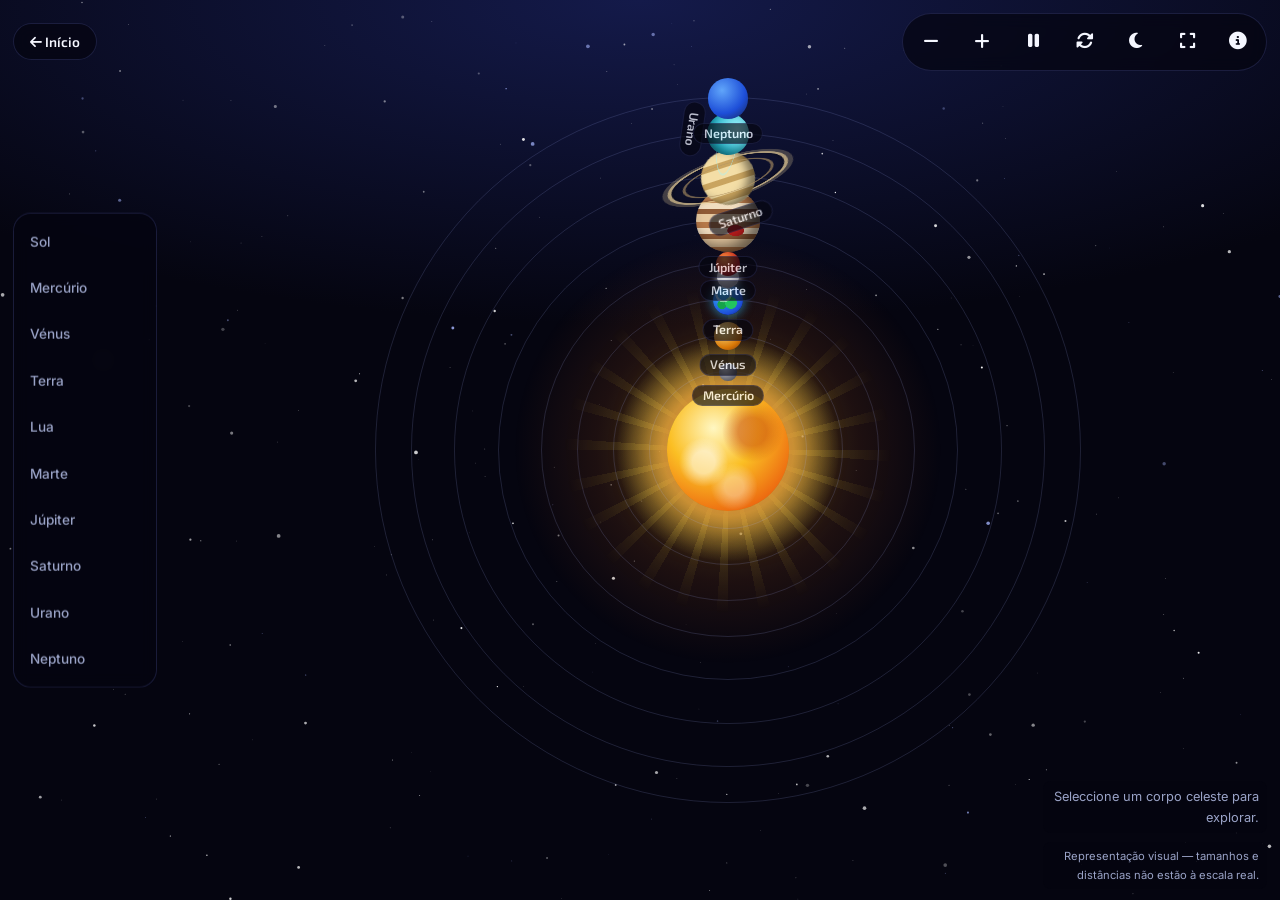
==== sistema-solar.html @ 930433cb "Add files via upload" ====
<!DOCTYPE html>
<html lang="pt-PT">

<head>
    <meta charset="utf-8">
    <title>Sistema Solar | Projecto Espacial</title>
    <meta name="description" content="Explore o Sistema Solar: Sol e oito planetas com informação educativa.">
    <meta name="viewport" content="width=device-width, initial-scale=1.0">

    <!-- Fontes (Exo 2 para títulos, Inter para texto) -->
    <link rel="stylesheet" href="https://fonts.googleapis.com/css2?family=Exo+2:wght@600;800&family=Inter:wght@400;500;600&display=swap">

    <!-- Ícones Font Awesome -->
    <link rel="stylesheet" href="https://cdnjs.cloudflare.com/ajax/libs/font-awesome/6.5.1/css/all.min.css">

    <!-- Estilos globais e estilos específicos desta página -->
    <link rel="stylesheet" href="css/style.css">
    <link rel="stylesheet" href="css/solar-system.css">
</head>

<!-- class="solar" bloqueia o scroll e ocupa o ecrã todo; data-page marca o link activo -->
<body class="solar" data-page="sistema-solar.html">

    <!-- Fundo de estrelas (desenhado por main.js) -->
    <canvas id="stars" aria-hidden="true"></canvas>

    <!-- VISTA PRINCIPAL: o Sol fica no centro do #stage;
         as órbitas e os planetas são criados por solar-system.js -->
    <div id="view">
        <div id="stage">

            <!-- Sol: botão com várias camadas visuais (brilho, raios, halo, superfície, plasma) -->
            <button id="sun" data-id="sun" aria-label="Sol">
                <span class="sunlayer s-glow"></span>
                <span class="sunlayer s-rays"></span>
                <span class="sunlayer s-halo"></span>
                <span class="sunlayer s-body"></span>
                <span class="sunlayer s-plasma"></span>
            </button>

        </div>
    </div>

    <!-- BARRA SUPERIOR: voltar ao início + controlos -->
    <div id="top" class="hud">
        <a class="back" href="index.html">
            <i class="fa-solid fa-arrow-left"></i> <span>Início</span>
        </a>

        <div id="controls" role="toolbar" aria-label="Controlos">
            <button id="bOut" aria-label="Afastar"><i class="fa-solid fa-minus"></i></button>
            <button id="bIn" aria-label="Aproximar"><i class="fa-solid fa-plus"></i></button>
            <button id="bPause" aria-label="Pausar movimento" aria-pressed="false"><i class="fa-solid fa-pause"></i></button>
            <button id="bReset" aria-label="Repor vista"><i class="fa-solid fa-rotate"></i></button>
            <button id="bMoon" aria-label="Activar modo nocturno" aria-pressed="false"><i class="fa-solid fa-moon"></i></button>
            <button id="bFull" aria-label="Ecrã inteiro"><i class="fa-solid fa-expand"></i></button>
            <button id="bHelp" aria-label="Ajuda" aria-expanded="false" aria-controls="help"><i class="fa-solid fa-circle-info"></i></button>
        </div>
    </div>

    <!-- Caixa de ajuda (aparece ao clicar no botão de info) -->
    <div id="help" class="hud">
        Clique num planeta ou no Sol para ver a informação. Clique na Lua, junto à Terra, para ver a
        informação e activar o modo nocturno (clique outra vez para o desligar).
        Use ← → para mudar de planeta e Esc para fechar.
    </div>

    <!-- Mensagens discretas de orientação -->
    <p id="hint" class="hud">Seleccione um corpo celeste para explorar.</p>
    <p id="scale">Representação visual — tamanhos e distâncias não estão à escala real.</p>

    <!-- Barra de navegação entre corpos celestes (botões criados por solar-system.js) -->
    <nav id="planetnav" class="hud" aria-label="Planetas"></nav>

    <!-- PAINEL DE INFORMAÇÃO: escondido até se seleccionar um corpo celeste.
         Os textos são preenchidos por selectPlanet() com os dados de planets.js -->
    <aside id="panel" aria-hidden="true" aria-label="Informação" tabindex="-1">

        <!-- Nome, tipo e botão de fechar -->
        <header>
            <div>
                <h2 id="pn"></h2>
                <span id="pt"></span>
            </div>
            <button id="pClose" aria-label="Fechar"><i class="fa-solid fa-xmark"></i></button>
        </header>

        <!-- Descrição -->
        <p class="desc" id="pd"></p>

        <!-- Dados: luas, gravidade e distância à Terra -->
        <dl>
            <div>
                <dt><i class="fa-solid fa-moon"></i>LUAS</dt>
                <dd id="pm"></dd>
            </div>
            <div>
                <dt><i class="fa-solid fa-weight-hanging"></i>GRAVIDADE</dt>
                <dd id="pg"></dd>
            </div>
            <div>
                <dt><i class="fa-solid fa-ruler-horizontal"></i>DISTÂNCIA DA TERRA</dt>
                <dd id="pk"></dd>
            </div>
        </dl>

        <!-- Rodapé do painel: anterior, fonte dos dados e seguinte -->
        <footer>
            <button id="pPrev" aria-label="Anterior"><i class="fa-solid fa-arrow-left"></i></button>
            <span id="ps"></span>
            <button id="pNext" aria-label="Seguinte"><i class="fa-solid fa-arrow-right"></i></button>
        </footer>
    </aside>

    <!-- Scripts: planets.js (dados) → main.js (site) → solar-system.js (experiência interactiva) -->
    <script src="js/planets.js"></script>
    <script src="js/main.js"></script>
    <script src="js/solar-system.js"></script>
</body>

</html>
---- css/style.css ----
/* ==========================================================
   PROJECTO ESPACIAL — estilos globais
   Usados por todas as páginas
   ========================================================== */


/* ----------------------------------------------------------
   VARIÁVEIS: cores, raio e fontes do design system
   ---------------------------------------------------------- */
:root {
    --bg: #050510;                      /* fundo base */
    --bg2: #0b1030;
    --card: #0d1024;                    /* fundo dos cartões */
    --line: rgba(129, 140, 248, .18);   /* linhas e bordas subtis */
    --txt: #f4f6ff;                     /* texto principal */
    --mut: #9aa3c7;                     /* texto secundário */
    --ind: #6366f1;                     /* índigo (acento principal) */
    --vio: #a78bfa;                     /* violeta */
    --cyan: #22d3ee;                    /* ciano (detalhes) */
    --sol: #fbbf24;                     /* dourado solar */
    --r: 16px;                          /* raio dos cartões */
    --fh: "Exo 2", sans-serif;          /* fonte dos títulos */
    --fb: "Inter", sans-serif;          /* fonte do texto */
}


/* ----------------------------------------------------------
   BASE
   ---------------------------------------------------------- */
* {
    box-sizing: border-box;
    margin: 0;
}

html {
    scroll-behavior: smooth;
}

body {
    background: radial-gradient(120% 60% at 50% 0, #141a4a 0, var(--bg) 60%) fixed;
    color: var(--txt);
    font: 16px/1.65 var(--fb);
    min-height: 100vh;
    transition: background .8s;
}

/* Canvas das estrelas: fica atrás de tudo e não bloqueia cliques */
#stars {
    position: fixed;
    inset: 0;
    z-index: -1;
    pointer-events: none;
}

a {
    color: inherit;
    text-decoration: none;
}

/* Foco visível para navegação por teclado */
:focus-visible {
    outline: 2px solid var(--cyan);
    outline-offset: 3px;
}

h1,
h2,
h3 {
    font-family: var(--fh);
    line-height: 1.15;
    font-weight: 800;
}


/* ----------------------------------------------------------
   NAVEGAÇÃO (fixa no topo)
   ---------------------------------------------------------- */
#nav {
    position: fixed;
    top: 0;
    left: 0;
    right: 0;
    z-index: 50;
    display: flex;
    justify-content: space-between;
    align-items: center;
    padding: .8rem 5vw;
    background: rgba(5, 5, 16, .7);
    backdrop-filter: blur(10px);
    border-bottom: 1px solid var(--line);
}

.brand {
    font: 700 1rem var(--fh);
    letter-spacing: .04em;
}

.brand i {
    color: var(--ind);
    margin-right: .4rem;
}

#nav nav {
    display: flex;
    gap: .3rem;
}

#nav nav a {
    padding: .5rem .9rem;
    border-radius: 99px;
    color: var(--mut);
    font-size: .9rem;
    transition: .25s;
}

#nav nav a i {
    margin-right: .4rem;
}

/* Hover e página activa (aria-current definido por main.js) */
#nav nav a:hover,
#nav nav a[aria-current] {
    color: #fff;
    background: rgba(99, 102, 241, .22);
}


/* ----------------------------------------------------------
   LAYOUT E BOTÃO
   ---------------------------------------------------------- */
main {
    padding-top: 4.5rem;    /* espaço para a navegação fixa */
}

section {
    padding: 5rem 5vw;
    max-width: 1100px;
    margin: auto;
}

.btn {
    display: inline-flex;
    gap: .6rem;
    align-items: center;
    padding: .9rem 1.6rem;
    border-radius: 99px;
    background: linear-gradient(90deg, var(--ind), var(--vio));
    font: 700 .95rem var(--fh);
    letter-spacing: .05em;
    box-shadow: 0 0 30px rgba(99, 102, 241, .4);
    transition: .25s;
}

.btn:hover {
    transform: translateY(-2px);
    box-shadow: 0 0 44px rgba(139, 92, 246, .6);
}


/* ----------------------------------------------------------
   HOME: hero
   ---------------------------------------------------------- */
.hero {
    min-height: 88vh;
    display: grid;
    place-items: center;
    text-align: center;
    position: relative;
    max-width: none;
    overflow: hidden;
}

/* Título com degradê (branco → violeta) */
.hero h1 {
    font-size: clamp(2.6rem, 9vw, 6rem);
    background: linear-gradient(180deg, #fff, #a5b4fc 70%, #8b5cf6);
    -webkit-background-clip: text;
    background-clip: text;
    color: transparent;
}

.hero p {
    max-width: 34rem;
    margin: 1.2rem auto 2rem;
    color: var(--mut);
    font-size: 1.15rem;
}

/* Terra a emergir na parte inferior do hero */
.hero .earth {
    position: absolute;
    bottom: -38vmin;
    left: 50%;
    width: 90vmin;
    height: 90vmin;
    margin-left: -45vmin;
    border-radius: 50%;
    background: radial-gradient(circle at 50% 8%, #7dd3fc 0, #1d4ed8 8%, #0b1c5c 30%, #02040f 62%);
    box-shadow: 0 -10px 70px rgba(56, 189, 248, .55), inset 0 12px 40px rgba(125, 211, 252, .4);
    z-index: -1;
}


/* ----------------------------------------------------------
   HOME: secções de conteúdo
   ---------------------------------------------------------- */

/* Cabeçalho de secção (título + texto) */
.head {
    max-width: 40rem;
    margin-bottom: 2.5rem;
}

.head h2 {
    font-size: clamp(1.8rem, 5vw, 2.8rem);
    margin-bottom: .8rem;
}

.head p {
    color: var(--mut);
}

/* Grelhas responsivas: as colunas ajustam-se à largura disponível */
.timeline {
    display: grid;
    gap: 1rem;
    grid-template-columns: repeat(auto-fit, minmax(15rem, 1fr));
}

.apps {
    display: grid;
    gap: 1rem;
    grid-template-columns: repeat(auto-fit, minmax(12rem, 1fr));
}

/* Cartão (linha do tempo, aplicações, mini-game) */
.card {
    background: linear-gradient(160deg, rgba(99, 102, 241, .1), var(--card) 45%);
    border: 1px solid var(--line);
    border-radius: var(--r);
    padding: 1.4rem;
    transition: .3s;
}

.card:hover {
    border-color: rgba(167, 139, 250, .5);
}

.card i {
    color: var(--vio);
    font-size: 1.3rem;
    margin-bottom: .8rem;
    display: block;
}

.card small {
    color: var(--cyan);
    font-weight: 600;
}

.card h3 {
    font-size: 1.15rem;
    margin: .2rem 0 .5rem;
}

.card p {
    color: var(--mut);
    font-size: .93rem;
}

/* Convite para explorar o Sistema Solar */
.solar-cta {
    text-align: center;
    background: radial-gradient(60% 100% at 50% 0, rgba(251, 191, 36, .14), transparent), var(--card);
    border: 1px solid var(--line);
    border-radius: 24px;
    max-width: 1000px;
}

.solar-cta h2 {
    font-size: clamp(2rem, 6vw, 3.2rem);
}

.solar-cta p {
    color: var(--mut);
    margin: .8rem auto 1.6rem;
    max-width: 34rem;
}


/* ----------------------------------------------------------
   ANIMAÇÃO DE ENTRADA
   .reveal começa invisível; main.js adiciona .in ao entrar no ecrã
   ---------------------------------------------------------- */
.reveal {
    opacity: 0;
    transform: translateY(16px);
    transition: opacity .7s, transform .7s;
}

.reveal.in {
    opacity: 1;
    transform: none;
}


/* ----------------------------------------------------------
   RODAPÉ
   ---------------------------------------------------------- */
#footer {
    text-align: center;
    padding: 3rem 5vw;
    border-top: 1px solid var(--line);
    color: var(--mut);
    font-size: .9rem;
}

#footer strong {
    font: 700 1.1rem var(--fh);
    color: #fff;
}

#footer div {
    margin-top: 1rem;
    display: flex;
    gap: 1.2rem;
    justify-content: center;
    flex-wrap: wrap;
}

#footer div a:hover {
    color: #fff;
}


/* ----------------------------------------------------------
   PÁGINAS SECUNDÁRIAS: título, mini-game e créditos
   ---------------------------------------------------------- */
.page-title {
    text-align: center;
    padding-top: 4rem;
}

.page-title h1 {
    font-size: clamp(2.2rem, 7vw, 4rem);
}

.page-title p {
    color: var(--mut);
}

/* Mini-game */
.game {
    text-align: center;
    max-width: 44rem;
}

.game > i {
    font-size: 4rem;
    color: var(--vio);
    margin-bottom: 1rem;
    filter: drop-shadow(0 0 24px var(--ind));
}

.game p {
    color: var(--mut);
    margin: 1rem 0 2rem;
}

#quiz-progress {
    margin: 1.5rem 0 .5rem;
    color: var(--cyan);
    font-weight: 600;
}

#quiz-question {
    margin-bottom: 1rem;
    font-size: 1.3rem;
}

#quiz-answers {
    display: grid;
    gap: .65rem;
    max-width: 28rem;
    margin: 0 auto;
}

.quiz-answer {
    padding: .8rem 1rem;
    border: 1px solid var(--line);
    border-radius: 12px;
    background: rgba(99, 102, 241, .12);
    color: var(--txt);
    font: 500 1rem var(--fb);
    cursor: pointer;
}

.quiz-answer:hover:not(:disabled) {
    border-color: var(--cyan);
}

.quiz-answer.correct {
    border-color: #4ade80;
    background: rgba(74, 222, 128, .16);
}

.quiz-answer.incorrect {
    border-color: #fb7185;
    background: rgba(251, 113, 133, .16);
}

#quiz-feedback {
    min-height: 1.65em;
    margin: 1rem 0;
}

#quiz-next,
#quiz-restart {
    border: 0;
    color: #fff;
}

#quiz [hidden] {
    display: none !important;
}

/* Créditos: lista de alunos em grelha */
#students {
    list-style: none;
    padding: 0;
    display: grid;
    gap: .8rem;
    grid-template-columns: repeat(auto-fill, minmax(15rem, 1fr));
}

#students li {
    padding: 1rem 1.2rem;
    border: 1px solid var(--line);
    border-radius: 12px;
    background: var(--card);
    font-weight: 500;
}

/* Número do aluno */
#students span {
    color: var(--ind);
    font: 700 .85rem var(--fh);
    margin-right: .8rem;
}


/* ----------------------------------------------------------
   RESPONSIVO E ACESSIBILIDADE
   ---------------------------------------------------------- */

/* Telemóvel: só ícones na navegação */
@media (max-width: 640px) {
    main {
        padding-top: 7rem;
    }

    #nav {
        flex-wrap: wrap;
        gap: .25rem;
        padding: .55rem 4vw;
    }

    #nav .brand {
        width: 100%;
    }

    #nav nav {
        width: 100%;
        justify-content: space-between;
    }

    #nav nav a {
        padding: .45rem .35rem;
        font-size: .72rem;
    }

    #nav nav a i {
        margin-right: .2rem;
    }

    .brand {
        font-size: .85rem;
    }

    .brand .logo {
        height: 1.5rem;
    }

    section {
        padding: 3.5rem 6vw;
    }
}

/* Quem prefere menos movimento: desliga animações e mostra tudo de imediato */
@media (prefers-reduced-motion: reduce) {
    * {
        animation: none !important;
        transition: none !important;
    }

    .reveal {
        opacity: 1;
        transform: none;
    }
}


/* ----------------------------------------------------------
   LOGOTIPO (na navegação)
   ---------------------------------------------------------- */
.brand {
    display: flex;
    align-items: center;
    gap: .6rem;
}

.brand .logo {
    height: 1.9rem;
    width: auto;
}
---- css/solar-system.css ----
/* ==========================================================
   SISTEMA SOLAR — estilos específicos da página
   ========================================================== */

/* Página em ecrã inteiro, sem scroll */
body.solar {
    overflow: hidden;
    height: 100vh;
}


/* ----------------------------------------------------------
   VISTA E PALCO
   --s = lado do quadrado onde o sistema é desenhado
   ---------------------------------------------------------- */
#view {
    position: fixed;
    inset: 0;
    display: grid;
    place-items: center;
    overflow: hidden;
    padding-left: clamp(8rem, 14vw, 11rem);
    --s: min(80vh, 84vmin);
}

/* O zoom é feito aqui: --z é definido por setZoom() em solar-system.js */
#stage {
    position: relative;
    width: var(--s);
    height: var(--s);
    transform: translateX(var(--shift-x, 0)) scale(var(--z, 1));
    transition: transform 1.1s cubic-bezier(.2, .8, .2, 1);
}

body.focus #stage {
    --shift-x: -12vw;
}

body.solar.launch-arrival #stage {
    animation: solar-rise 1.15s cubic-bezier(.2, .75, .25, 1) both;
}

body.solar.launch-arrival #view::after {
    position: fixed;
    inset: 0;
    z-index: 2;
    content: "";
    pointer-events: none;
    background: radial-gradient(ellipse at 50% 100%, rgba(34, 211, 238, .3), transparent 48%);
    animation: arrival-glow 1.15s ease-out both;
}


/* ----------------------------------------------------------
   ÓRBITAS
   --o = diâmetro (% do palco), --t = duração da volta, --a = atraso inicial
   ---------------------------------------------------------- */
.orbit {
    position: absolute;
    left: 50%;
    top: 50%;
    width: var(--o);
    height: var(--o);
    margin: calc(var(--o) / -2) 0 0 calc(var(--o) / -2);
    border: 1px solid rgba(165, 180, 252, .16);
    border-radius: 50%;
    animation: spin var(--t) linear infinite;
    animation-delay: var(--a);
    transition: border-color .5s, opacity .5s;
    pointer-events: none;
}

/* Órbita do planeta seleccionado */
.orbit.sel {
    border-color: rgba(251, 191, 36, .7);
    box-shadow: 0 0 18px rgba(251, 191, 36, .25);
}


/* ----------------------------------------------------------
   PLANETAS (base comum)
   O planeta gira ao contrário da órbita para não rodar sobre si
   ---------------------------------------------------------- */
.planet {
    position: absolute;
    left: 50%;
    top: 0;
    width: var(--d);
    height: var(--d);
    margin: calc(var(--d) / -2) 0 0 calc(var(--d) / -2);
    padding: 0;
    border: 0;
    background: none;
    cursor: pointer;
    color: inherit;
    animation: spin var(--t) linear infinite reverse;
    animation-delay: var(--a);
    transition: opacity .5s, filter .4s;
    pointer-events: auto;
}

/* A esfera propriamente dita */
.planet .body {
    position: absolute;
    inset: 0;
    border-radius: 50%;
    transition: box-shadow .4s, transform .3s;
}

/* Destaque ao passar o rato, focar com teclado ou seleccionar */
.planet:hover .body,
.planet:focus-visible .body,
.planet.sel .body {
    transform: scale(1.18);
    box-shadow: 0 0 22px 6px rgba(165, 180, 252, .6);
}

/* Etiqueta com o nome */
.planet em {
    position: absolute;
    top: 100%;
    left: 50%;
    transform: translate(-50%, 4px);
    font: 600 .78rem var(--fh);
    font-style: normal;
    padding: .15rem .6rem;
    border-radius: 99px;
    background: rgba(5, 5, 16, .85);
    border: 1px solid var(--line);
    white-space: nowrap;
    opacity: .75;
    pointer-events: none;
}

.planet:hover em,
.planet.sel em {
    opacity: 1;
    border-color: var(--sol);
}

/* Pausa: congela órbitas, planetas, Lua e camadas do Sol */
.paused .orbit,
.paused .planet,
.paused .moonorbit,
.paused .sunlayer {
    animation-play-state: paused;
}

/* Com um corpo seleccionado, os restantes ficam mais discretos */
.focus .orbit:not(.sel),
.focus #sun:not(.sel) {
    opacity: .35;
}


/* ----------------------------------------------------------
   VISUAL DE CADA PLANETA
   ---------------------------------------------------------- */
.mercury .body {
    background: radial-gradient(circle at 35% 30%, #d4d4d8, #71717a 60%, #3f3f46);
}

.venus .body {
    background: radial-gradient(circle at 35% 30%, #fde68a, #d97706 65%, #78350f);
}

/* Terra: nuvens, dois continentes, oceano e brilho atmosférico */
.earth .body {
    background:
        radial-gradient(circle at 35% 30%, transparent 0 20%, rgba(255, 255, 255, .5) 22% 28%, transparent 30%),
        radial-gradient(circle at 60% 60%, #22c55e 0 22%, transparent 24%),
        radial-gradient(circle at 30% 65%, #16a34a 0 15%, transparent 17%),
        radial-gradient(circle at 35% 30%, #38bdf8, #1d4ed8 70%, #0b1c5c);
    box-shadow: 0 0 10px 2px rgba(56, 189, 248, .5);
}

.mars .body {
    background: radial-gradient(circle at 35% 30%, #fb923c, #b91c1c 65%, #450a0a);
}

/* Júpiter: Grande Mancha Vermelha + bandas atmosféricas */
.jupiter .body {
    background:
        radial-gradient(ellipse 18% 12% at 62% 66%, #b91c1c 0, #b91c1c 70%, transparent 75%),
        repeating-linear-gradient(180deg, #e7c9a0 0 12%, #b7794a 12% 22%, #f1ddc0 22% 32%, #8f5a36 32% 40%);
    box-shadow: inset -8px -6px 14px rgba(0, 0, 0, .55);
}

/* Saturno: ligeira inclinação e anéis feitos com dois pseudo-elementos */
.saturn {
    transform: rotate(-18deg);
}

.saturn .body {
    background: repeating-linear-gradient(180deg, #f4dea6 0 18%, #c9a45f 18% 30%);
    box-shadow: inset -6px -4px 10px rgba(0, 0, 0, .5);
}

/* Base comum dos anéis: elipse obtida com rotateX */
.saturn::before,
.saturn::after {
    content: "";
    position: absolute;
    left: 50%;
    top: 50%;
    border-radius: 50%;
    transform: translate(-50%, -50%) rotateX(72deg);
    pointer-events: none;
}

/* Anel exterior */
.saturn::before {
    width: 220%;
    height: 220%;
    border: .5vmin solid rgba(230, 205, 150, .75);
    box-shadow: 0 0 0 .6vmin rgba(230, 205, 150, .25), inset 0 0 6px rgba(0, 0, 0, .5);
}

/* Anel interior */
.saturn::after {
    width: 165%;
    height: 165%;
    border: .35vmin solid rgba(180, 150, 100, .6);
}

/* Urano: eixo inclinado 98° e anel fino */
.uranus {
    transform: rotate(98deg);
}

.uranus .body {
    background: radial-gradient(circle at 35% 30%, #a5f3fc, #22b8cf 65%, #0e6f83);
    box-shadow: inset -5px -3px 10px rgba(0, 0, 0, .4);
}

.uranus::before {
    content: "";
    position: absolute;
    left: 50%;
    top: 50%;
    width: 190%;
    height: 190%;
    border: .25vmin solid rgba(165, 243, 252, .45);
    border-radius: 50%;
    transform: translate(-50%, -50%) rotateX(75deg);
}

.neptune .body {
    background: radial-gradient(circle at 35% 30%, #60a5fa, #1d4ed8 60%, #172554);
}

/* Etiquetas de Saturno e Urano */
.saturn em,
.uranus em {
    transform: translate(-50%, 4px) rotate(0);
}


/* ----------------------------------------------------------
   LUA (orbita a Terra)
   ---------------------------------------------------------- */
.moonorbit {
    position: absolute;
    left: 50%;
    top: 0;
    width: 7.44vmin;
    height: 7.44vmin;
    margin: -3.72vmin 0 0 -3.72vmin;
    border-radius: 50%;
    animation: spin 9s linear infinite;
    pointer-events: none;
}

.moon {
    position: absolute;
    top: 0;
    left: 50%;
    width: 32%;
    height: 32%;
    min-width: 9px;
    min-height: 9px;
    margin-left: -16%;
    padding: 0;
    border: 0;
    border-radius: 50%;
    background: radial-gradient(circle at 35% 30%, #fff, #a1a1aa 70%);
    cursor: pointer;
    box-shadow: 0 0 8px rgba(255, 255, 255, .7);
    pointer-events: auto;
}

/* Área de clique maior, porque a Lua é pequena */
.moon::after {
    content: "";
    position: absolute;
    inset: -9px;
}

/* Lua seleccionada */
.moon.sel {
    box-shadow: 0 0 14px 5px rgba(255, 255, 255, .85);
}

.moon:focus-visible {
    outline: 2px solid var(--cyan);
    outline-offset: 4px;
}

@media (prefers-reduced-motion: reduce) {
    .orbit,
    .planet,
    .moonorbit,
    .sunlayer {
        animation: none !important;
    }
}


/* ----------------------------------------------------------
   SOL (várias camadas sobrepostas)
   ---------------------------------------------------------- */
#sun {
    position: absolute;
    left: 50%;
    top: 50%;
    width: 17%;
    height: 17%;
    margin: -8.5% 0 0 -8.5%;
    border: 0;
    background: none;
    cursor: pointer;
    padding: 0;
    transition: opacity .5s;
}

.sunlayer {
    position: absolute;
    border-radius: 50%;
    pointer-events: none;
}

/* Brilho exterior pulsante */
.s-glow {
    inset: -140%;
    background: radial-gradient(circle, rgba(251, 191, 36, .35), rgba(249, 115, 22, .1) 40%, transparent 65%);
    animation: pulse 5s ease-in-out infinite;
}

/* Halo em torno da superfície */
.s-halo {
    inset: -45%;
    background: radial-gradient(circle, rgba(253, 224, 71, .55) 40%, transparent 68%);
    animation: pulse 3.4s ease-in-out infinite reverse;
}

/* Raios: leque cónico com máscara para desvanecer nas pontas */
.s-rays {
    inset: -90%;
    background: repeating-conic-gradient(rgba(253, 224, 71, .16) 0 4deg, transparent 4deg 15deg);
    -webkit-mask: radial-gradient(circle, transparent 20%, #000 30%, transparent 68%);
    mask: radial-gradient(circle, transparent 20%, #000 30%, transparent 68%);
    animation: spin 90s linear infinite;
}

/* Superfície */
.s-body {
    inset: 0;
    background: radial-gradient(circle at 38% 32%, #fff7c2, #fbbf24 40%, #ea580c 85%);
    box-shadow: 0 0 40px 12px rgba(251, 146, 60, .7);
}

/* Manchas de plasma em rotação lenta */
.s-plasma {
    inset: 0;
    background:
        radial-gradient(circle at 30% 60%, rgba(255, 255, 255, .55) 0 10%, transparent 22%),
        radial-gradient(circle at 70% 35%, rgba(194, 65, 12, .5) 0 12%, transparent 26%),
        radial-gradient(circle at 55% 80%, rgba(255, 255, 255, .35) 0 8%, transparent 20%);
    animation: spin 40s linear infinite;
}

#sun:hover .s-body,
#sun.sel .s-body {
    box-shadow: 0 0 60px 22px rgba(253, 224, 71, .85);
}


/* ----------------------------------------------------------
   INTERFACE (HUD): elementos fixos sobre a vista
   ---------------------------------------------------------- */
.hud {
    position: fixed;
    z-index: 20;
}

/* Barra superior: só os filhos captam cliques, para não bloquear o Sol */
#top {
    top: .8rem;
    left: .8rem;
    right: .8rem;
    display: flex;
    justify-content: space-between;
    align-items: center;
    pointer-events: none;
}

#top > * {
    pointer-events: auto;
}

#top .back {
    padding: .55rem 1rem;
    border-radius: 99px;
    background: rgba(5, 5, 16, .7);
    border: 1px solid var(--line);
    font: 600 .85rem var(--fh);
    backdrop-filter: blur(8px);
}

#top .back:hover {
    border-color: var(--ind);
}

/* Controlos (zoom, pausa, reset, modo nocturno, ecrã inteiro, ajuda) */
#controls {
    display: flex;
    gap: .4rem;
    padding: .35rem;
    border-radius: 99px;
    background: rgba(5, 5, 16, .7);
    border: 1px solid var(--line);
    backdrop-filter: blur(8px);
}

/* Botões redondos partilhados: controlos e painel */
#controls button,
#pPrev,
#pNext,
#pClose {
    width: 2.8rem;
    height: 2.8rem;
    min-width: 44px;
    min-height: 44px;
    border-radius: 50%;
    border: 0;
    background: transparent;
    color: var(--txt);
    cursor: pointer;
    font-size: 1.1rem;
    transition: .2s;
}

#controls button:hover,
#pPrev:hover,
#pNext:hover,
#pClose:hover {
    background: rgba(99, 102, 241, .35);
}

/* Mensagem de orientação */
#hint {
    bottom: 4.2rem;
    left: auto;
    right: .8rem;
    max-width: min(14rem, 20vw);
    padding: .3rem .5rem;
    border-radius: .5rem;
    background: rgba(5, 5, 16, .72);
    text-align: right;
    color: var(--mut);
    font-size: .8rem;
    pointer-events: none;
}

/* Barra de navegação entre corpos celestes */
#planetnav {
    top: 50%;
    bottom: auto;
    left: .8rem;
    transform: translateY(-50%);
    display: grid;
    gap: .15rem;
    padding: .35rem;
    border-radius: 18px;
    background: rgba(5, 5, 16, .75);
    border: 1px solid var(--line);
    backdrop-filter: blur(8px);
    width: min(9rem, 17vw);
    max-height: calc(100vh - 10rem);
    overflow-y: auto;
    overflow-x: hidden;
}

#planetnav button {
    padding: .35rem .65rem;
    border: 0;
    border-radius: 99px;
    background: none;
    color: var(--mut);
    font: 500 .85rem var(--fb);
    cursor: pointer;
    white-space: normal;
    text-align: left;
    min-height: 2.75rem;
}

#planetnav button:hover {
    color: #fff;
}

#planetnav button.on {
    background: var(--ind);
    color: #fff;
}

/* Caixa de ajuda: escondida até ganhar a classe .show */
#help {
    display: none;
    top: 4.6rem;
    right: .8rem;
    max-width: 18rem;
    padding: 1rem;
    font-size: .85rem;
    color: var(--mut);
    background: rgba(5, 5, 16, .9);
    border: 1px solid var(--line);
    border-radius: 12px;
}

#help.show {
    display: block;
}

/* Aviso de escala */
#scale {
    position: fixed;
    left: auto;
    right: .8rem;
    bottom: .7rem;
    font-size: .7rem;
    color: var(--mut);
    z-index: 10;
    max-width: 14rem;
    padding: .3rem .5rem;
    border-radius: .5rem;
    background: rgba(5, 5, 16, .72);
    text-align: right;
}


/* ----------------------------------------------------------
   PAINEL DE INFORMAÇÃO
   Fora do ecrã por defeito; .open faz-o deslizar para dentro
   ---------------------------------------------------------- */
#panel {
    position: fixed;
    z-index: 30;
    top: 0;
    right: 0;
    bottom: 0;
    width: min(24rem, 92vw);
    padding: 1.6rem;
    background: rgba(9, 12, 35, .72);
    backdrop-filter: blur(18px);
    border-left: 1px solid var(--line);
    transform: translateX(105%);
    transition: transform .6s cubic-bezier(.2, .8, .2, 1);
    overflow-y: auto;
}

#panel.open {
    transform: none;
}

#panel header {
    display: flex;
    justify-content: space-between;
    align-items: flex-start;
    margin-bottom: 1rem;
}

#panel h2 {
    font-size: 2rem;
}

/* Tipo de corpo (ex.: "Gigante gasoso") */
#pt {
    color: var(--cyan);
    font-size: .85rem;
    font-weight: 600;
}

#panel .desc {
    color: #cbd2f0;
    font-size: .95rem;
    margin-bottom: 1.2rem;
}

/* Cartões de dados: luas, gravidade, distância */
#panel dl {
    display: grid;
    gap: .7rem;
}

#panel dl div {
    padding: .8rem 1rem;
    border: 1px solid var(--line);
    border-radius: 12px;
    background: rgba(99, 102, 241, .08);
}

#panel dt {
    font-size: .75rem;
    color: var(--vio);
    font-weight: 600;
    margin-bottom: .15rem;
}

#panel dt i {
    margin-right: .4rem;
}

#panel dd {
    margin: 0;
    font-size: .95rem;
}

#panel footer {
    display: flex;
    justify-content: space-between;
    align-items: center;
    margin-top: 1.2rem;
    color: var(--mut);
    font-size: .75rem;
}


/* ----------------------------------------------------------
   MODOS (classes aplicadas ao <body> por solar-system.js)
   ---------------------------------------------------------- */

/* Modo Sol: ambiente mais luminoso */
body.sun-mode {
    background: radial-gradient(100% 80% at 50% 50%, #3b2a5c 0, #141a4a 55%, #0b1030) fixed;
}

body.sun-mode #stars {
    opacity: .35;
}

body.sun-mode .orbit {
    border-color: rgba(253, 224, 71, .28);
}

body.sun-mode .s-glow {
    transform: scale(1.25);
}

/* Modo nocturno (Lua): fundo quase preto e estrelas mais fortes */
body.night {
    background: #010103 fixed;
}

body.night #stars {
    filter: brightness(1.8);
}

body.night .orbit {
    border-color: rgba(165, 180, 252, .08);
}

body.night .planet .body {
    filter: brightness(.55);
}

body.night .s-body,
body.night .s-halo,
body.night .s-glow {
    filter: brightness(.6);
}

/* Transição suave entre modos */
body,
#stars {
    transition: background .9s, opacity .9s, filter .9s;
}


/* ----------------------------------------------------------
   ANIMAÇÕES
   ---------------------------------------------------------- */
@keyframes spin {
    to { transform: rotate(360deg); }
}

@keyframes pulse {
    50% {
        transform: scale(1.08);
        opacity: .85;
    }
}

@keyframes solar-rise {
    from { opacity: .25; transform: translateY(48vh) scale(.78); }
    to { opacity: 1; transform: translateY(0) scale(var(--z, 1)); }
}

@keyframes arrival-glow {
    from { opacity: 1; }
    to { opacity: 0; }
}


/* ----------------------------------------------------------
   TELEMÓVEL (até 700px)
   Painel passa para baixo, em forma de folha
   ---------------------------------------------------------- */
@media (max-width: 700px) {
    #view {
        padding-left: 0;
        --s: min(122vw, 78vh);
    }

    body.focus #stage {
        --shift-x: 0;
    }

    #panel {
        top: auto;
        left: 0;
        width: 100%;
        max-height: 58vh;
        border-left: 0;
        border-top: 1px solid var(--line);
        border-radius: 20px 20px 0 0;
        transform: translateY(105%);
    }

    #controls button {
        width: 2.75rem;
        height: 2.75rem;
    }

    #top .back span {
        display: none;
    }

    #scale {
        display: none;
    }

    #hint {
        bottom: 4.2rem;
    }

    #planetnav {
        top: auto;
        bottom: .8rem;
        left: 50%;
        transform: translateX(-50%);
        display: flex;
        gap: .2rem;
        width: auto;
        max-width: 96vw;
        max-height: none;
        overflow-x: auto;
        overflow-y: hidden;
        border-radius: 99px;
    }

    #planetnav button {
        padding: .35rem .55rem;
        white-space: nowrap;
        text-align: center;
    }

    #hint,
    #scale {
        max-width: 11rem;
        font-size: .68rem;
    }
}

@media (max-width: 450px) {
    #top {
        flex-direction: column;
        align-items: flex-start;
        gap: .35rem;
    }

    #top .back {
        padding: .45rem .6rem;
    }

    #controls {
        align-self: flex-end;
        gap: .15rem;
        padding: .25rem;
    }
}

@media (max-width: 360px) {
    #controls {
        gap: .08rem;
        padding: .2rem;
    }

    #controls button {
        width: 40px;
        height: 40px;
        min-width: 40px;
        min-height: 40px;
    }
}
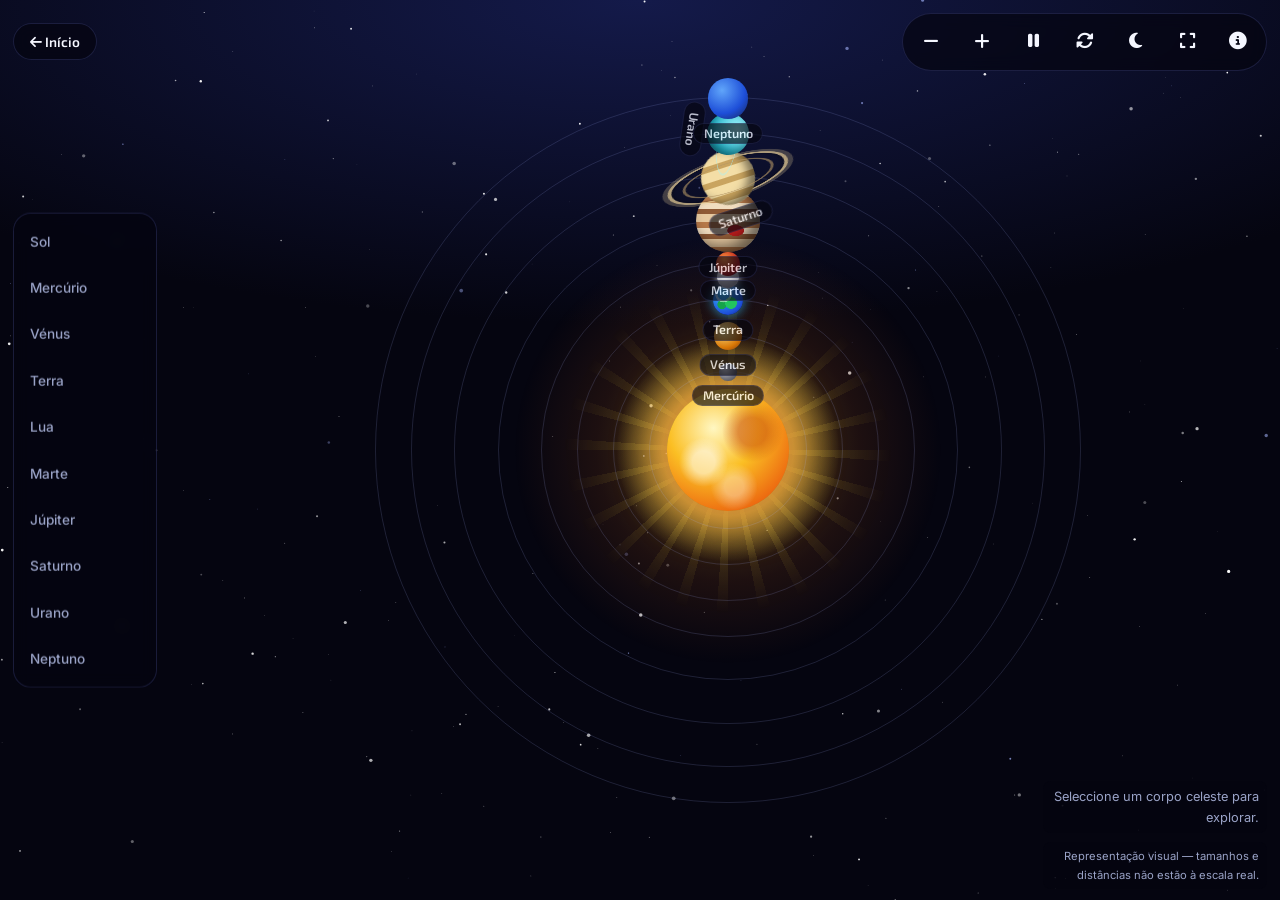
==== commit f3ae9393: "Add files via upload" ====
--- a/sistema-solar.html
+++ b/sistema-solar.html
@@ -6,6 +6,17 @@
     <title>Sistema Solar | Projecto Espacial</title>
     <meta name="description" content="Explore o Sistema Solar: Sol e oito planetas com informação educativa.">
     <meta name="viewport" content="width=device-width, initial-scale=1.0">
+    <meta name="theme-color" content="#050510">
+    <link rel="icon" type="image/png" href="img/logo.png">
+    <link rel="apple-touch-icon" href="img/logo.png">
+    <meta property="og:type" content="website">
+    <meta property="og:title" content="Sistema Solar | SPACE PROJECT">
+    <meta property="og:description" content="Explore o Sol e os oito planetas, com dados educativos e fontes NASA.">
+    <meta property="og:image" content="img/logo.png">
+    <meta property="og:image:alt" content="Logótipo do SPACE PROJECT">
+    <meta name="twitter:card" content="summary">
+    <meta name="twitter:title" content="Sistema Solar | SPACE PROJECT">
+    <meta name="twitter:description" content="Explore o Sol e os oito planetas, com dados educativos e fontes NASA.">
 
     <!-- Fontes (Exo 2 para títulos, Inter para texto) -->
     <link rel="stylesheet" href="https://fonts.googleapis.com/css2?family=Exo+2:wght@600;800&family=Inter:wght@400;500;600&display=swap">
